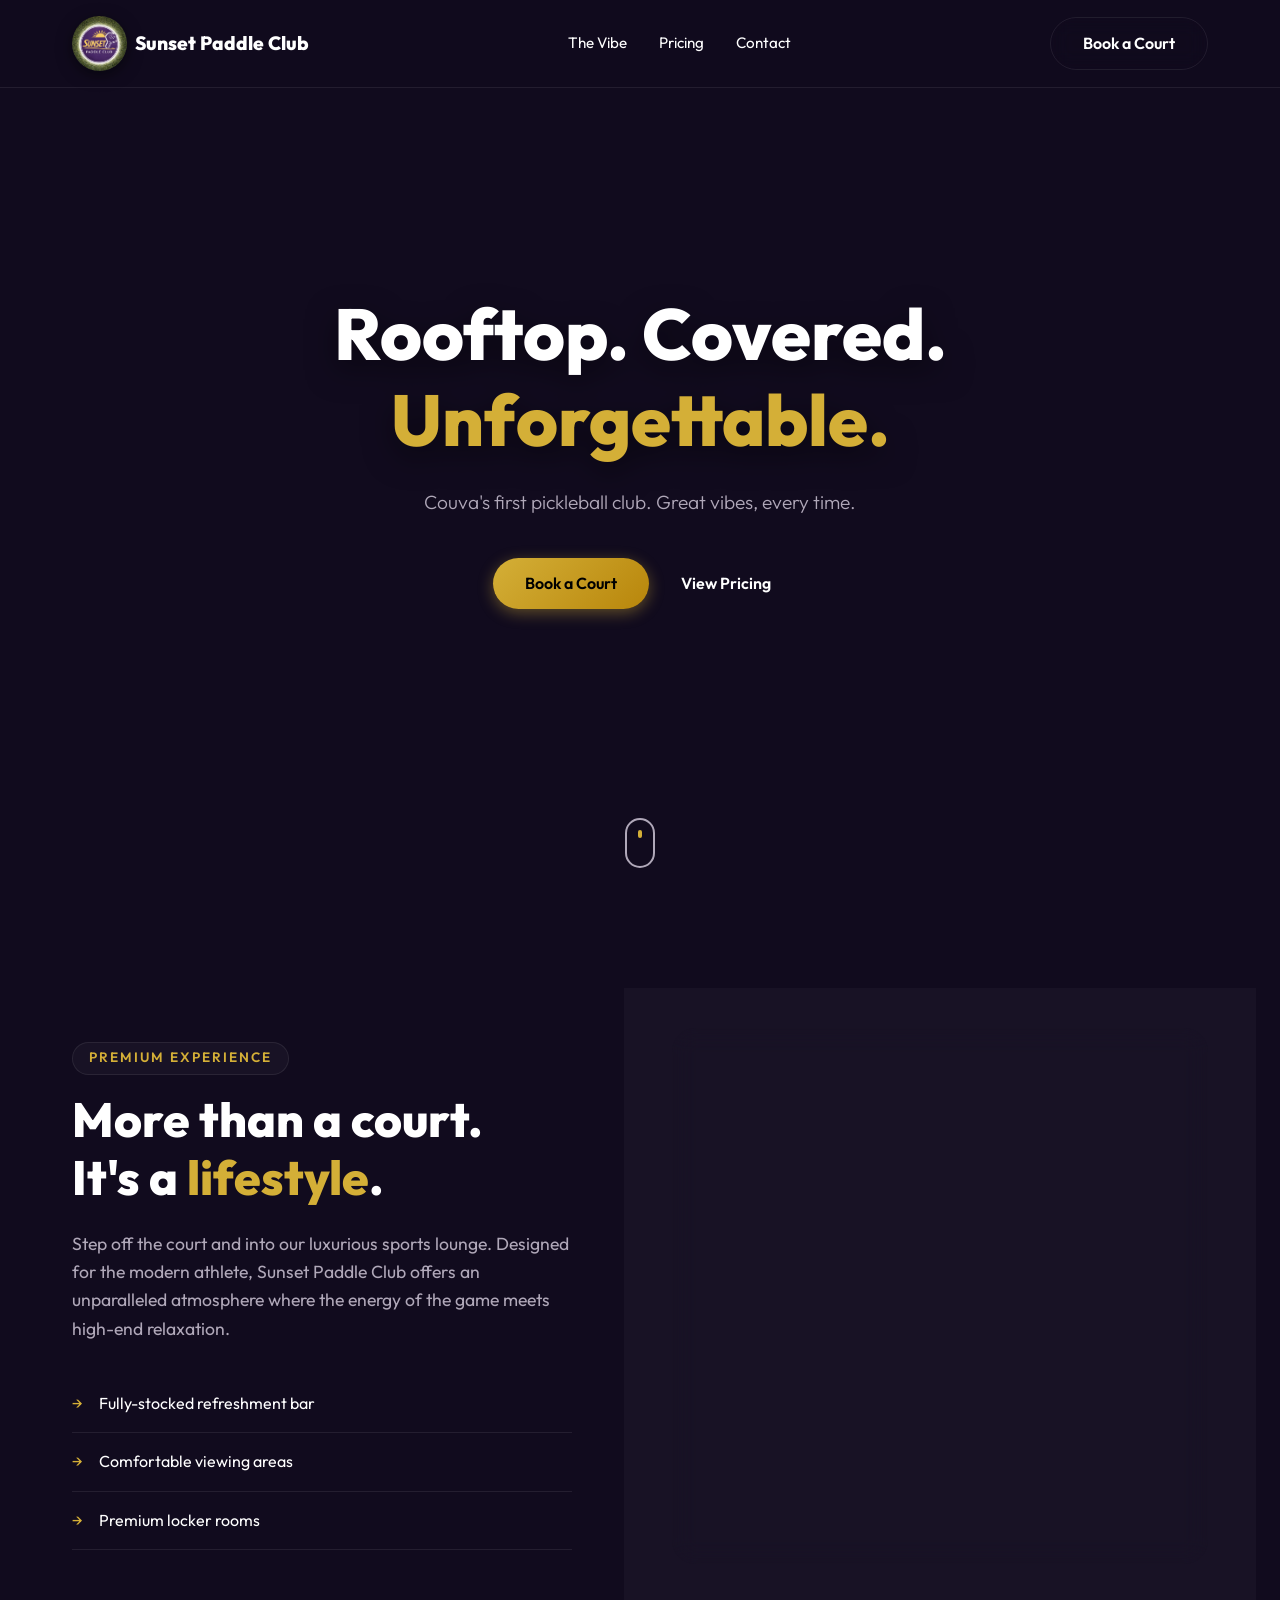
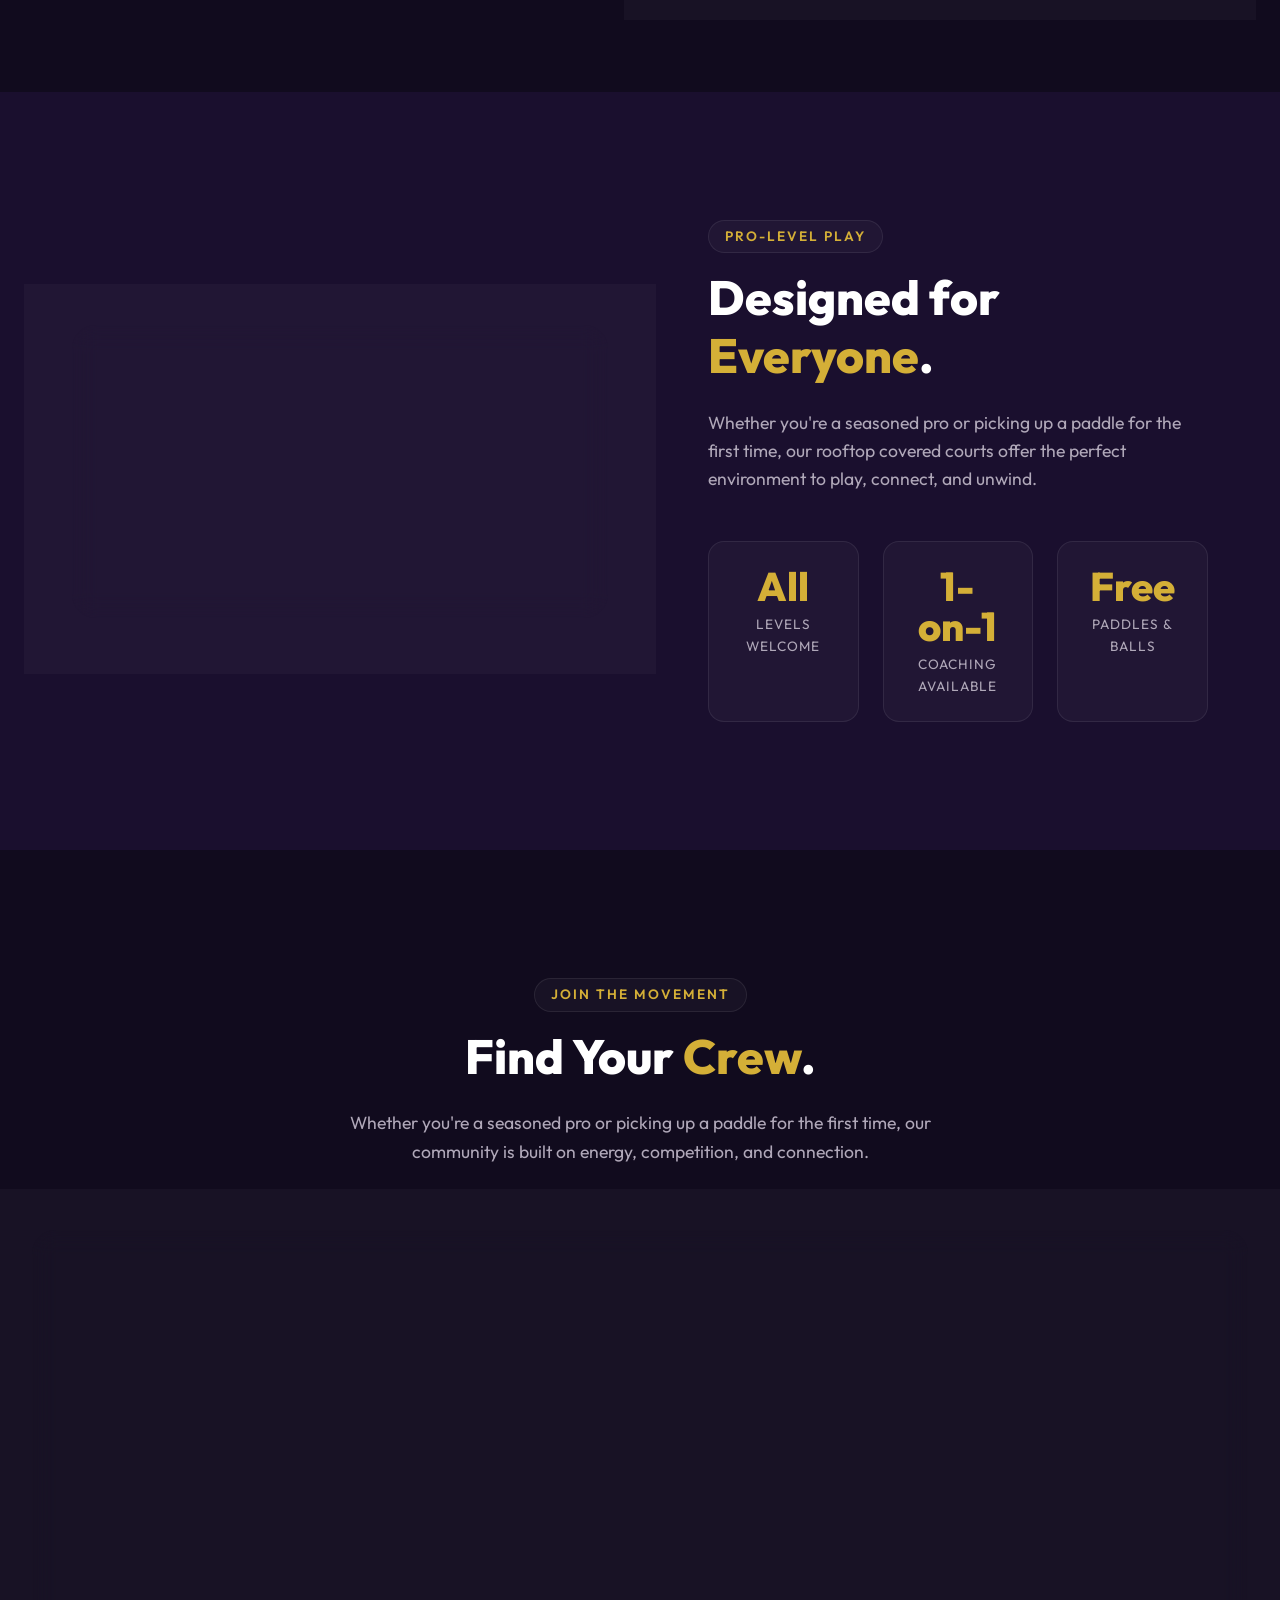
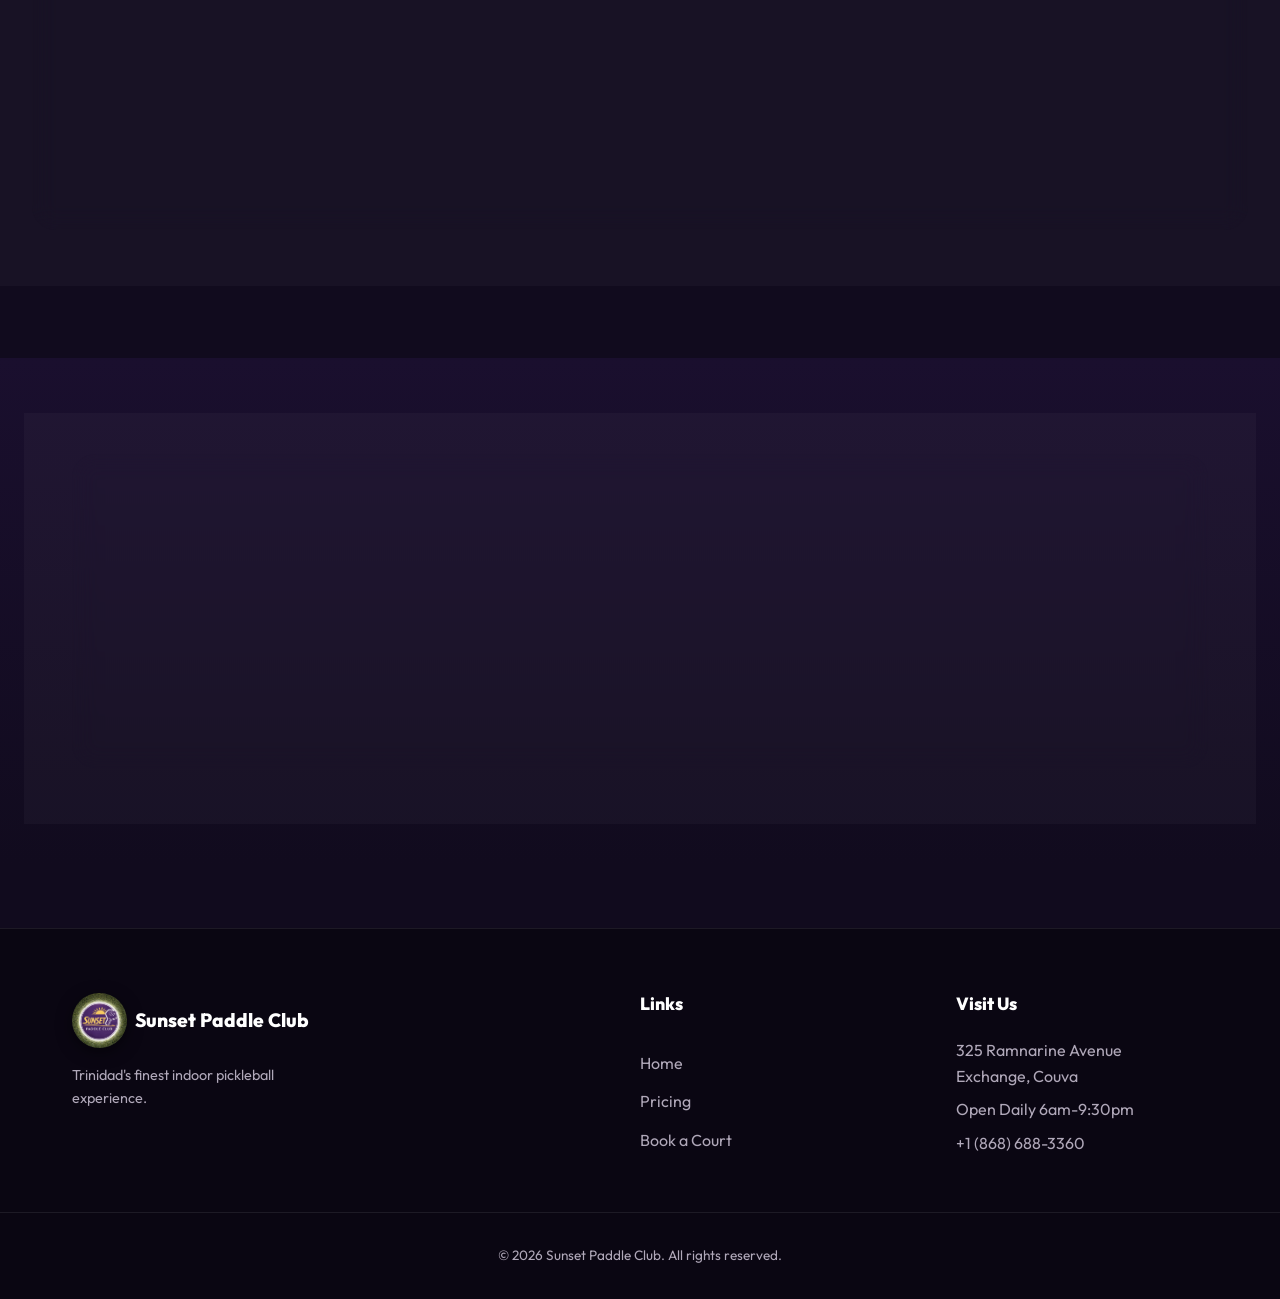
==== index.html @ b14a308b "HI" ====
<!DOCTYPE html>
<html lang="en">
<head>
    <meta charset="UTF-8">
    <meta name="viewport" content="width=device-width, initial-scale=1.0">
    <title>Sunset Paddle Club | Premium Pickleball in Trinidad</title>
    <link rel="preconnect" href="https://fonts.googleapis.com">
    <link rel="preconnect" href="https://fonts.gstatic.com" crossorigin>
    <link href="https://fonts.googleapis.com/css2?family=Outfit:wght@300;400;600;800&display=swap" rel="stylesheet">
    <link rel="stylesheet" href="styles.css">
</head>
<body>
    <nav id="navbar" class="glass-nav">
        <div class="nav-container">
            <div class="logo">
                <div class="logo-img"></div>
                <span class="logo-text">Sunset Paddle Club</span>
            </div>
            <div class="nav-links">
                <a href="index.html">The Vibe</a>
                <a href="pricing.html">Pricing</a>
                <a href="contact.html">Contact</a>
            </div>
            <a href="book.html" class="btn btn-outline">Book a Court</a>
        </div>
    </nav>

    <header class="hero" id="home">
        <video class="hero-video" autoplay loop muted playsinline>
            <source src="images/sunset_paddle_club-20260428-0004.mp4" type="video/mp4">
        </video>
        <div class="hero-overlay"></div>
        <div class="hero-content animate-on-load">
            <h1 class="hero-title">Rooftop. Covered.<br><span class="text-gold">Unforgettable.</span></h1>
            <p class="hero-subtitle">Couva's first pickleball club. Great vibes, every time.</p>
            <div class="hero-actions">
                <a href="book.html" class="btn btn-primary">Book a Court</a>
                <a href="pricing.html" class="btn btn-text">View Pricing</a>
            </div>
        </div>
        <div class="scroll-indicator">
            <div class="mouse"></div>
        </div>
    </header>

    <section id="about" class="section">
        <div class="container section-grid">
            <div class="content-block slide-right">
                <div class="section-tag">Premium Experience</div>
                <h2 class="section-title">More than a court. <br>It's a <span class="text-gold">lifestyle</span>.</h2>
                <p class="section-text">Step off the court and into our luxurious sports lounge. Designed for the modern athlete, Sunset Paddle Club offers an unparalleled atmosphere where the energy of the game meets high-end relaxation.</p>
                <ul class="feature-list">
                    <li>Fully-stocked refreshment bar</li>
                    <li>Comfortable viewing areas</li>
                    <li>Premium locker rooms</li>
                </ul>
            </div>
            <div class="image-block glass-card slide-left">
                <img src="images/sunset_paddle_club-20260428-0001.jpg" alt="Sunset Paddle Club Courts">
            </div>
        </div>
    </section>

    <section id="courts" class="section section-dark">
        <div class="container section-grid reverse">
            <div class="content-block slide-left">
                <div class="section-tag">Pro-Level Play</div>
                <h2 class="section-title">Designed for <br><span class="text-gold">Everyone</span>.</h2>
                <p class="section-text">Whether you're a seasoned pro or picking up a paddle for the first time, our rooftop covered courts offer the perfect environment to play, connect, and unwind.</p>
                <div class="stats-grid">
                    <div class="stat-item">
                        <span class="stat-number">All</span>
                        <span class="stat-label">Levels Welcome</span>
                    </div>
                    <div class="stat-item">
                        <span class="stat-number">1-on-1</span>
                        <span class="stat-label">Coaching Available</span>
                    </div>
                    <div class="stat-item">
                        <span class="stat-number">Free</span>
                        <span class="stat-label">Paddles & Balls</span>
                    </div>
                </div>
            </div>
            <div class="image-block glass-card slide-right">
                <video autoplay loop muted playsinline style="width: 100%; border-radius: 16px;">
                    <source src="images/sunset_paddle_club-20260428-0001.mp4" type="video/mp4">
                </video>
            </div>
        </div>
    </section>

    <section id="community" class="section">
        <div class="container center-content fade-up">
            <div class="section-tag">Join the Movement</div>
            <h2 class="section-title">Find Your <span class="text-gold">Crew</span>.</h2>
            <p class="section-text mx-auto">Whether you're a seasoned pro or picking up a paddle for the first time, our community is built on energy, competition, and connection.</p>
        </div>
        <div class="full-width-image glass-card mt-large fade-up delay-1">
            <video autoplay loop muted playsinline style="width: 100%; border-radius: 16px;">
                <source src="images/sunset_paddle_club-20260428-0002.mp4" type="video/mp4">
            </video>
        </div>
    </section>

    <section id="cta" class="cta-section">
        <div class="container">
            <div class="glass-card cta-card fade-up">
                <h2>Ready to play?</h2>
                <p>Become a founding member and secure your spot on the courts.</p>
                <a href="book.html" class="btn btn-primary btn-large">Book Your Court</a>
            </div>
        </div>
    </section>

    <footer class="footer mt-large">
        <div class="container footer-grid">
            <div class="footer-brand">
                <div class="logo">
                    <div class="logo-img"></div>
                    <span class="logo-text">Sunset Paddle Club</span>
                </div>
                <p class="footer-desc">Trinidad's finest indoor pickleball experience.</p>
            </div>
            <div class="footer-links">
                <h3>Links</h3>
                <a href="index.html">Home</a>
                <a href="pricing.html">Pricing</a>
                <a href="book.html">Book a Court</a>
            </div>
            <div class="footer-contact">
                <h3>Visit Us</h3>
                <p>325 Ramnarine Avenue<br>Exchange, Couva</p>
                <p>Open Daily 6am-9:30pm</p>
                <p>+1 (868) 688-3360</p>
            </div>
        </div>
        <div class="footer-bottom">
            <p>&copy; 2026 Sunset Paddle Club. All rights reserved.</p>
        </div>
    </footer>

    <script src="script.js"></script>
</body>
</html>
---- styles.css ----
:root {
    /* Brand Colors */
    --primary-bg: #110B1E;
    --secondary-bg: #1A0F2E;
    --gold: #D4AF37;
    --gold-glow: rgba(212, 175, 55, 0.4);
    --purple-light: #5B3C88;
    --purple-glow: rgba(91, 60, 136, 0.4);
    
    /* Text Colors */
    --text-main: #FFFFFF;
    --text-muted: #B0A8B9;
    
    /* UI Elements */
    --glass-bg: rgba(255, 255, 255, 0.03);
    --glass-border: rgba(255, 255, 255, 0.08);
    --glass-shadow: 0 8px 32px 0 rgba(0, 0, 0, 0.3);
    
    /* Typography */
    --font-main: 'Outfit', sans-serif;
}

* {
    margin: 0;
    padding: 0;
    box-sizing: border-box;
}

html {
    scroll-behavior: smooth;
}

body {
    font-family: var(--font-main);
    background-color: var(--primary-bg);
    color: var(--text-main);
    line-height: 1.6;
    overflow-x: hidden;
}

/* Utilities */
.text-gold {
    color: var(--gold);
}

.container {
    max-width: 1200px;
    margin: 0 auto;
    padding: 0 2rem;
}

.mx-auto {
    margin-left: auto;
    margin-right: auto;
}

.mt-large {
    margin-top: 4rem;
}

/* Typography */
h1, h2, h3 {
    line-height: 1.2;
    font-weight: 800;
}

/* Buttons */
.btn {
    display: inline-block;
    padding: 0.8rem 2rem;
    border-radius: 50px;
    font-weight: 600;
    text-decoration: none;
    transition: all 0.3s ease;
    cursor: pointer;
    font-size: 1rem;
}

.btn-primary {
    background: linear-gradient(135deg, var(--gold), #B8860B);
    color: #000;
    box-shadow: 0 4px 15px var(--gold-glow);
}

.btn-primary:hover {
    transform: translateY(-2px);
    box-shadow: 0 6px 20px var(--gold-glow);
}

.btn-outline {
    background: transparent;
    color: var(--text-main);
    border: 1px solid var(--glass-border);
    backdrop-filter: blur(10px);
}

.btn-outline:hover {
    background: rgba(255, 255, 255, 0.1);
    border-color: var(--gold);
}

.btn-text {
    color: var(--text-main);
    padding: 0.8rem 1rem;
}

.btn-text:hover {
    color: var(--gold);
}

.btn-large {
    padding: 1rem 3rem;
    font-size: 1.1rem;
}

/* Glassmorphism */
.glass-card {
    background: var(--glass-bg);
    border: 1px solid var(--glass-border);
    backdrop-filter: blur(12px);
    -webkit-backdrop-filter: blur(12px);
    border-radius: 24px;
    overflow: hidden;
    box-shadow: var(--glass-shadow);
}

/* Navbar */
.glass-nav {
    position: fixed;
    top: 0;
    left: 0;
    width: 100%;
    z-index: 1000;
    padding: 1.5rem 0;
    transition: all 0.4s ease;
}

.glass-nav.scrolled {
    background: rgba(17, 11, 30, 0.85);
    backdrop-filter: blur(20px);
    -webkit-backdrop-filter: blur(20px);
    border-bottom: 1px solid var(--glass-border);
    padding: 1rem 0;
}

.nav-container {
    max-width: 1200px;
    margin: 0 auto;
    padding: 0 2rem;
    display: flex;
    justify-content: space-between;
    align-items: center;
}

.logo a, .logo {
    display: flex;
    align-items: center;
    gap: 8px;
    text-decoration: none;
    white-space: nowrap;
}

.logo-text {
    font-weight: 800;
    font-size: 1.2rem;
    color: var(--text-main);
    white-space: nowrap;
}

.logo-img {
    width: 55px;
    height: 55px;
    border-radius: 50%;
    background-image: url('images/logo.png');
    background-position: center;
    background-size: cover;
    flex-shrink: 0;
    box-shadow: 0 4px 15px rgba(0,0,0,0.5);
}

.nav-links {
    display: flex;
    gap: 2rem;
}

.nav-links a {
    color: var(--text-main);
    text-decoration: none;
    font-weight: 400;
    font-size: 0.95rem;
    transition: color 0.3s;
}

.nav-links a:hover {
    color: var(--gold);
}

/* Hero Section */
.hero {
    position: relative;
    height: 100vh;
    display: flex;
    align-items: center;
    justify-content: center;
    overflow: hidden;
}

.hero-video {
    position: absolute;
    top: 50%;
    left: 50%;
    min-width: 100%;
    min-height: 100%;
    width: auto;
    height: auto;
    transform: translateX(-50%) translateY(-50%);
    z-index: 1;
    object-fit: cover;
}

.hero-overlay {
    position: absolute;
    top: 0;
    left: 0;
    width: 100%;
    height: 100%;
    background: linear-gradient(180deg, rgba(17,11,30,0.3) 0%, rgba(17,11,30,0.9) 100%);
    z-index: 2;
}

.hero-content {
    position: relative;
    z-index: 3;
    text-align: center;
    max-width: 800px;
    padding: 0 2rem;
}

.hero-title {
    font-size: 4.5rem;
    margin-bottom: 1.5rem;
    text-shadow: 0 10px 30px rgba(0,0,0,0.5);
}

.hero-subtitle {
    font-size: 1.2rem;
    color: var(--text-muted);
    margin-bottom: 2.5rem;
    font-weight: 300;
}

.hero-actions {
    display: flex;
    gap: 1rem;
    justify-content: center;
    align-items: center;
}

.scroll-indicator {
    position: absolute;
    bottom: 2rem;
    left: 50%;
    transform: translateX(-50%);
    z-index: 3;
    animation: bounce 2s infinite;
}

.mouse {
    width: 30px;
    height: 50px;
    border: 2px solid var(--text-muted);
    border-radius: 20px;
    position: relative;
}

.mouse::before {
    content: '';
    position: absolute;
    top: 10px;
    left: 50%;
    transform: translateX(-50%);
    width: 4px;
    height: 8px;
    background: var(--gold);
    border-radius: 2px;
}

/* Sections */
.section {
    padding: 8rem 0;
    position: relative;
}

.section-dark {
    background-color: var(--secondary-bg);
}

.section-grid {
    display: grid;
    grid-template-columns: 1fr 1fr;
    gap: 4rem;
    align-items: center;
}

.section-grid.reverse {
    direction: rtl;
}

.section-grid.reverse > * {
    direction: ltr;
}

.content-block {
    max-width: 500px;
}

.center-content {
    text-align: center;
    max-width: 700px;
}

.section-tag {
    color: var(--gold);
    text-transform: uppercase;
    letter-spacing: 2px;
    font-size: 0.85rem;
    font-weight: 600;
    margin-bottom: 1rem;
    display: inline-block;
    padding: 0.3rem 1rem;
    border-radius: 20px;
    background: var(--glass-bg);
    border: 1px solid var(--glass-border);
}

.section-title {
    font-size: 3rem;
    margin-bottom: 1.5rem;
}

.section-text {
    color: var(--text-muted);
    font-size: 1.1rem;
    margin-bottom: 2rem;
}

/* Image Blocks */
.image-block {
    position: relative;
    padding: 1rem;
}

.image-block img {
    width: 100%;
    height: auto;
    border-radius: 16px;
    display: block;
    box-shadow: 0 10px 40px rgba(0,0,0,0.4);
    transition: transform 0.5s ease;
}

.image-block:hover img {
    transform: scale(1.02);
}

.full-width-image {
    margin-left: 2rem;
    margin-right: 2rem;
    padding: 1rem;
    max-height: 600px;
}

.full-width-image img {
    width: 100%;
    height: 100%;
    object-fit: cover;
    border-radius: 16px;
}

/* Features & Stats */
.feature-list {
    list-style: none;
}

.feature-list li {
    padding: 1rem 0;
    border-bottom: 1px solid var(--glass-border);
    color: var(--text-main);
    display: flex;
    align-items: center;
    gap: 1rem;
}

.feature-list li::before {
    content: '→';
    color: var(--gold);
}

.stats-grid {
    display: grid;
    grid-template-columns: repeat(3, 1fr);
    gap: 1.5rem;
    margin-top: 3rem;
}

.stat-item {
    display: flex;
    flex-direction: column;
    padding: 1.5rem;
    background: var(--glass-bg);
    border: 1px solid var(--glass-border);
    border-radius: 16px;
    text-align: center;
}

.stat-number {
    font-size: 2.5rem;
    font-weight: 800;
    color: var(--gold);
    line-height: 1;
    margin-bottom: 0.5rem;
}

.stat-label {
    font-size: 0.85rem;
    color: var(--text-muted);
    text-transform: uppercase;
    letter-spacing: 1px;
}

/* CTA Section */
.cta-section {
    padding: 6rem 0;
    background: linear-gradient(0deg, var(--primary-bg) 0%, var(--secondary-bg) 100%);
}

.cta-card {
    text-align: center;
    padding: 4rem 2rem;
    position: relative;
    overflow: hidden;
}

.cta-card::before {
    content: '';
    position: absolute;
    top: -50%;
    left: -50%;
    width: 200%;
    height: 200%;
    background: radial-gradient(circle at center, var(--purple-glow) 0%, transparent 50%);
    z-index: 0;
    pointer-events: none;
}

.cta-card > * {
    position: relative;
    z-index: 1;
}

.cta-card h2 {
    font-size: 2.5rem;
    margin-bottom: 1rem;
}

.cta-card p {
    color: var(--text-muted);
    margin-bottom: 2rem;
    font-size: 1.1rem;
}

/* Footer */
.footer {
    border-top: 1px solid var(--glass-border);
    padding: 4rem 0 2rem;
    background-color: #0A0612;
}

.footer-grid {
    display: grid;
    grid-template-columns: 2fr 1fr 1fr;
    gap: 4rem;
    margin-bottom: 3rem;
}

.footer-desc {
    color: var(--text-muted);
    margin-top: 1rem;
    font-size: 0.9rem;
    max-width: 250px;
}

.footer h3 {
    font-size: 1.1rem;
    margin-bottom: 1.5rem;
    color: var(--text-main);
}

.footer-links {
    display: flex;
    flex-direction: column;
    gap: 0.8rem;
}

.footer-links a {
    color: var(--text-muted);
    text-decoration: none;
    transition: color 0.3s;
}

.footer-links a:hover {
    color: var(--gold);
}

.footer-contact p {
    color: var(--text-muted);
    margin-bottom: 0.5rem;
}

.footer-bottom {
    text-align: center;
    padding-top: 2rem;
    border-top: 1px solid var(--glass-border);
    color: var(--text-muted);
    font-size: 0.85rem;
}

/* Animations */
@keyframes bounce {
    0%, 20%, 50%, 80%, 100% { transform: translateY(0); }
    40% { transform: translateY(-10px); }
    60% { transform: translateY(-5px); }
}

.animate-on-load {
    animation: fadeUp 1s cubic-bezier(0.16, 1, 0.3, 1) forwards;
}

@keyframes fadeUp {
    from {
        opacity: 0;
        transform: translateY(30px);
    }
    to {
        opacity: 1;
        transform: translateY(0);
    }
}

/* Scroll Animations */
.fade-up, .slide-left, .slide-right {
    opacity: 0;
    transition: opacity 0.8s ease-out, transform 0.8s cubic-bezier(0.16, 1, 0.3, 1);
}

.fade-up {
    transform: translateY(40px);
}

.slide-left {
    transform: translateX(-40px);
}

.slide-right {
    transform: translateX(40px);
}

.is-visible {
    opacity: 1;
    transform: translate(0);
}

.delay-1 { transition-delay: 0.2s; }
.delay-2 { transition-delay: 0.4s; }

/* Page Headers (Subpages) */
.page-header {
    padding: 12rem 0 6rem;
    background: linear-gradient(180deg, rgba(17,11,30,0.8) 0%, var(--primary-bg) 100%), url('images/hero-court.png');
    background-size: cover;
    background-position: center;
    border-bottom: 1px solid var(--glass-border);
}

.page-title {
    font-size: 3.5rem;
    margin-bottom: 1rem;
}

.page-subtitle {
    font-size: 1.2rem;
    color: var(--text-muted);
}

.pt-0 {
    padding-top: 4rem;
}

.mb-2 {
    margin-bottom: 2rem;
}

.mt-1 {
    margin-top: 1rem;
}

/* Pricing Grid */
.pricing-grid {
    display: grid;
    grid-template-columns: repeat(auto-fit, minmax(350px, 1fr));
    gap: 3rem;
    justify-content: center;
    max-width: 900px;
    margin: 0 auto;
}

.pricing-card {
    padding: 3rem 2.5rem;
    text-align: center;
    position: relative;
    transition: transform 0.4s ease;
}

.pricing-card:hover {
    transform: translateY(-10px);
}

.premium-card {
    background: linear-gradient(180deg, rgba(212, 175, 55, 0.08) 0%, var(--glass-bg) 100%);
    border-color: rgba(212, 175, 55, 0.3);
    box-shadow: 0 15px 45px rgba(212, 175, 55, 0.1);
}

.popular-badge {
    position: absolute;
    top: 0;
    left: 50%;
    transform: translate(-50%, -50%);
    background: var(--gold);
    color: #000;
    padding: 0.4rem 1.2rem;
    border-radius: 20px;
    font-size: 0.8rem;
    font-weight: 800;
    text-transform: uppercase;
    letter-spacing: 1px;
}

.tier-name {
    font-size: 1.5rem;
    margin-bottom: 1rem;
}

.tier-price {
    font-size: 3.5rem;
    font-weight: 800;
    color: var(--text-main);
    line-height: 1;
    margin-bottom: 1rem;
}

.tier-period {
    font-size: 1rem;
    color: var(--text-muted);
    font-weight: 400;
}

.tier-desc {
    color: var(--text-muted);
    margin-bottom: 2rem;
    min-height: 48px;
}

.pricing-features {
    text-align: left;
    margin-bottom: 2.5rem;
}

.pricing-features li {
    padding: 0.8rem 0;
    font-size: 0.95rem;
}

.btn-full {
    display: block;
    width: 100%;
}

/* Booking Interface */
.booking-container {
    max-width: 800px;
}

.booking-card {
    padding: 3rem;
}

.booking-header {
    text-align: center;
    margin-bottom: 3rem;
    padding-bottom: 2rem;
    border-bottom: 1px solid var(--glass-border);
}

.booking-header h3 {
    font-size: 2rem;
}

.calendar-grid {
    display: flex;
    flex-direction: column;
    gap: 2rem;
    margin-bottom: 3rem;
}

.day-name {
    font-weight: 600;
    color: var(--gold);
    margin-bottom: 1rem;
    font-size: 1.1rem;
}

.time-slots {
    display: grid;
    grid-template-columns: repeat(auto-fill, minmax(120px, 1fr));
    gap: 1rem;
}

.slot-btn {
    background: rgba(255, 255, 255, 0.05);
    border: 1px solid var(--glass-border);
    color: var(--text-main);
    padding: 1rem;
    border-radius: 12px;
    font-family: var(--font-main);
    font-weight: 600;
    cursor: pointer;
    transition: all 0.2s ease;
}

.slot-btn:hover {
    background: rgba(255, 255, 255, 0.1);
}

.slot-btn.selected {
    background: var(--gold);
    color: #000;
    border-color: var(--gold);
}

.booking-footer {
    display: flex;
    justify-content: space-between;
    align-items: center;
    border-top: 1px solid var(--glass-border);
    padding-top: 2rem;
}

.selected-time-display {
    font-size: 1.1rem;
    color: var(--text-muted);
}

.selected-time-display.active {
    color: var(--text-main);
    font-weight: 600;
}

/* Contact Page */
.contact-item {
    display: flex;
    gap: 1.5rem;
    margin-bottom: 2rem;
}

.contact-icon {
    font-size: 1.5rem;
    background: var(--glass-bg);
    border: 1px solid var(--glass-border);
    width: 50px;
    height: 50px;
    display: flex;
    align-items: center;
    justify-content: center;
    border-radius: 50%;
}

.contact-info-card {
    padding: 3rem;
}

.contact-form {
    padding: 3rem;
}

.form-group {
    margin-bottom: 1.5rem;
}

.form-group label {
    display: block;
    margin-bottom: 0.5rem;
    color: var(--text-muted);
    font-size: 0.9rem;
}

.form-control {
    width: 100%;
    padding: 1rem;
    background: rgba(0, 0, 0, 0.2);
    border: 1px solid var(--glass-border);
    border-radius: 12px;
    color: var(--text-main);
    font-family: var(--font-main);
    font-size: 1rem;
    transition: border-color 0.3s;
}

.form-control:focus {
    outline: none;
    border-color: var(--gold);
}

/* Responsive Design */
@media (max-width: 992px) {
    .section-grid {
        grid-template-columns: 1fr;
        gap: 3rem;
    }
    
    .section-grid.reverse > .content-block {
        order: 2;
    }
    .section-grid.reverse > .image-block {
        order: 1;
    }

    .hero-title {
        font-size: 3.5rem;
    }
    
    .footer-grid {
        grid-template-columns: 1fr 1fr;
    }
}

@media (max-width: 768px) {
    .nav-links {
        display: none; /* simple hidden for mobile mock */
    }
    
    .hero-title {
        font-size: 2.8rem;
    }
    
    .section-title {
        font-size: 2.2rem;
    }
    
    .stats-grid {
        grid-template-columns: 1fr;
    }
    
    .footer-grid {
        grid-template-columns: 1fr;
        gap: 2rem;
    }
    
    .full-width-image {
        margin-left: 0;
        margin-right: 0;
    }
}
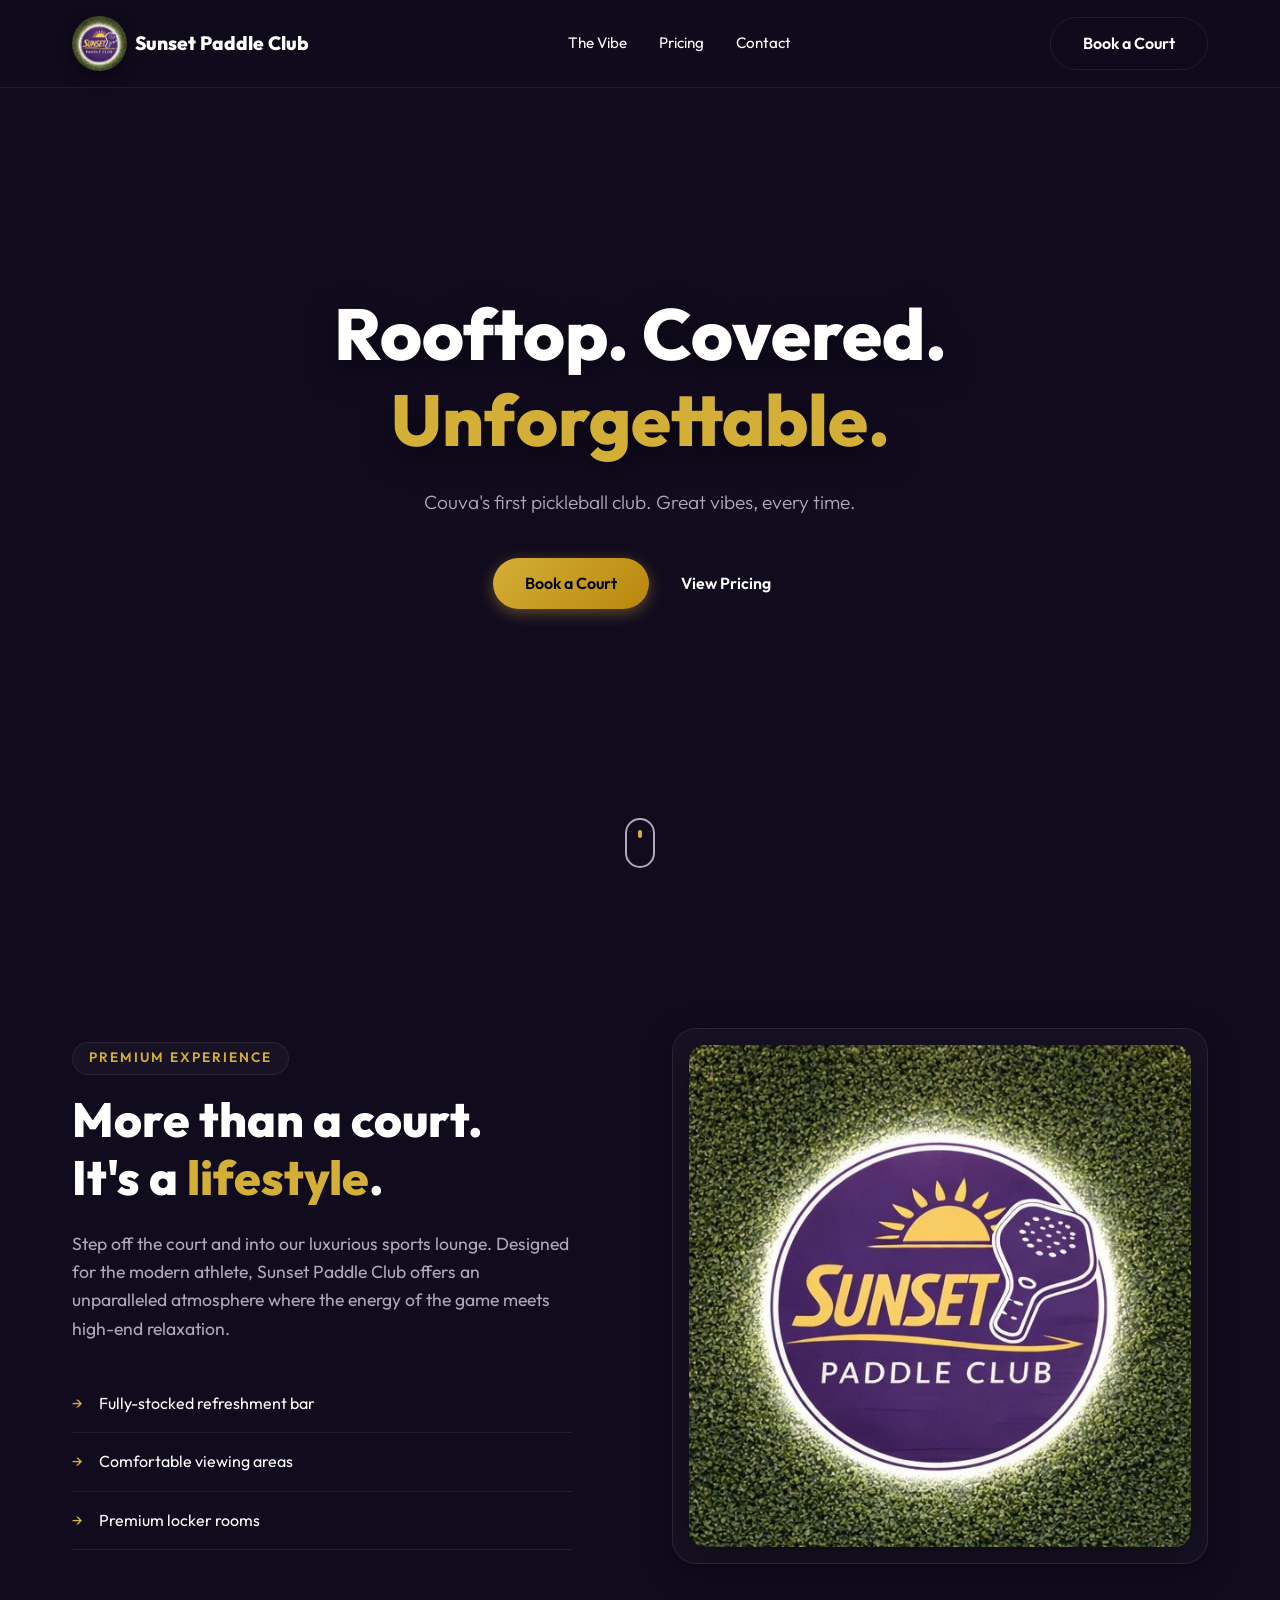
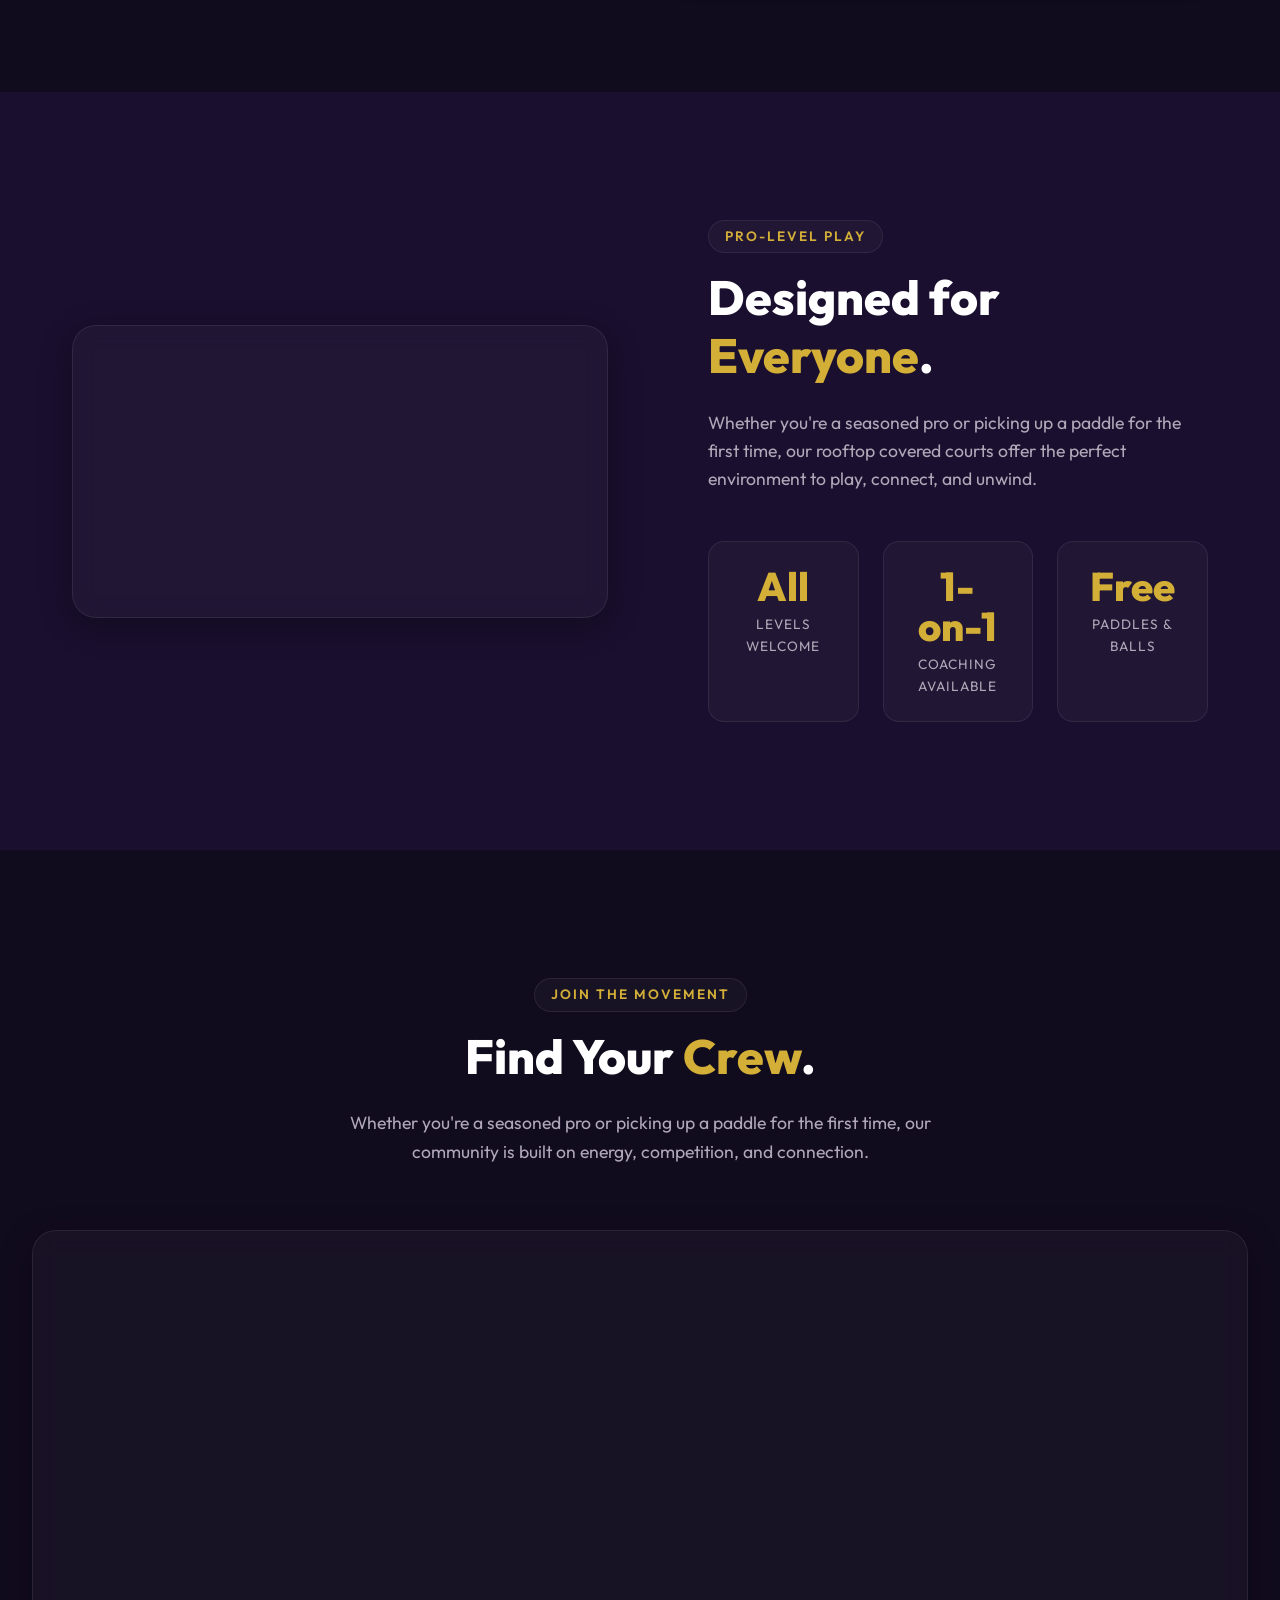
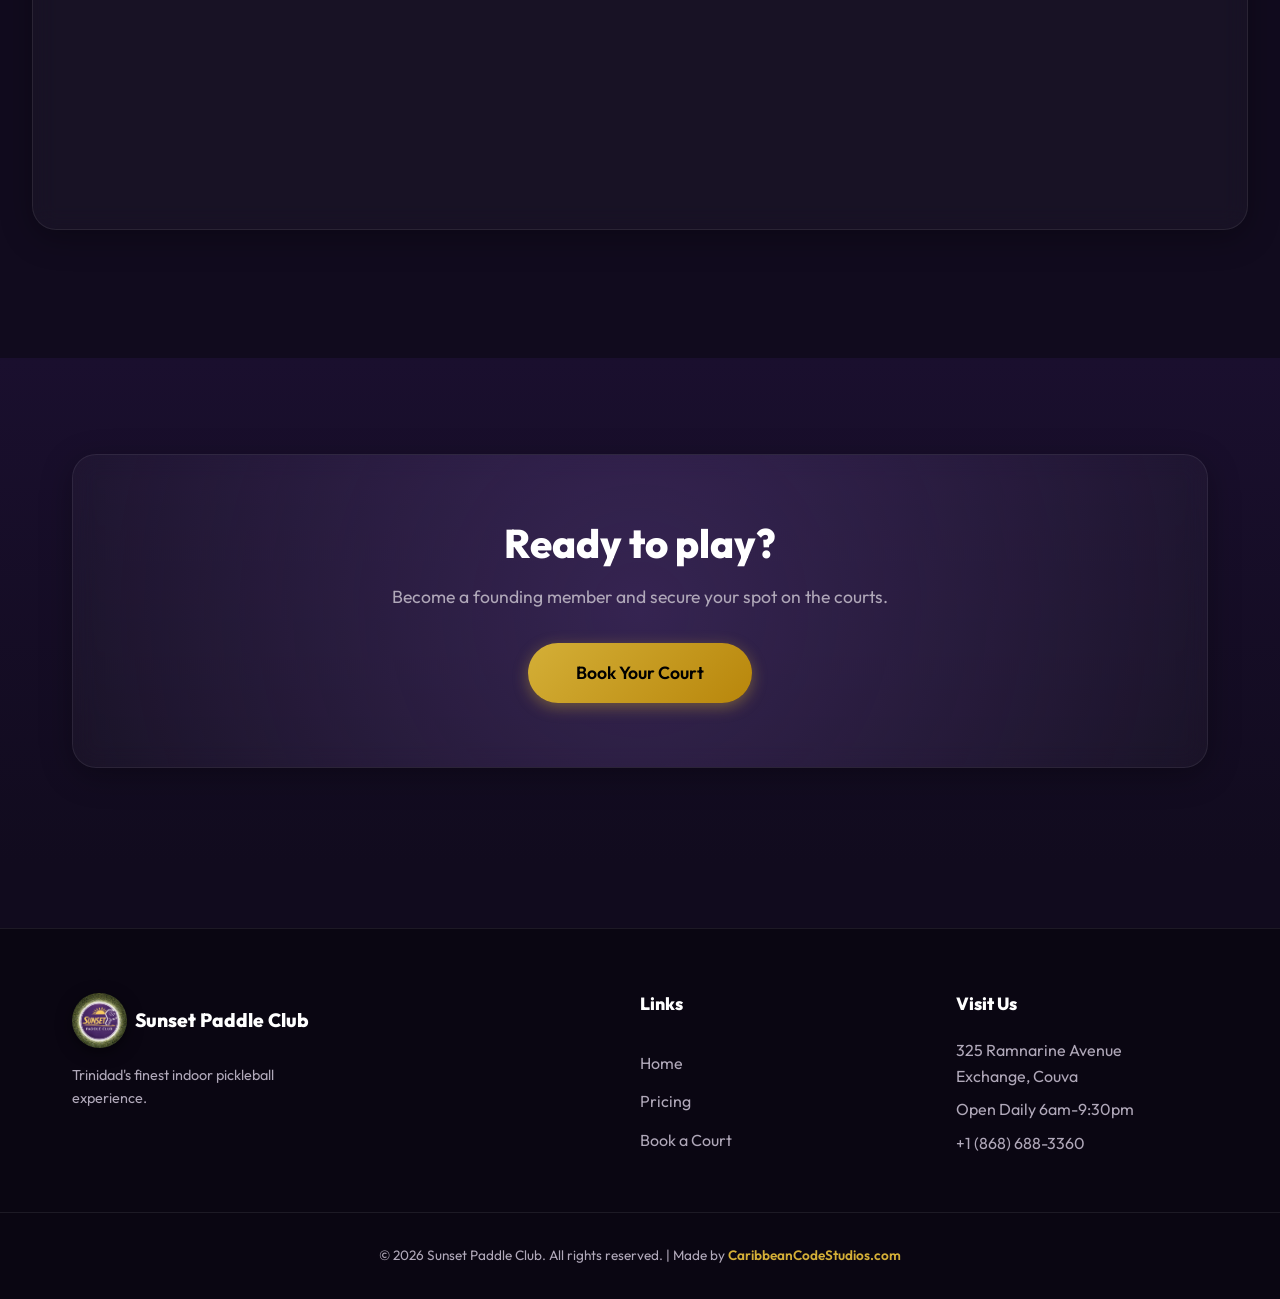
==== commit 019f2aed: "HI" ====
--- a/index.html
+++ b/index.html
@@ -26,7 +26,7 @@
     </nav>
 
     <header class="hero" id="home">
-        <video class="hero-video" autoplay loop muted playsinline>
+        <video class="hero-video" autoplay loop muted playsinline webkit-playsinline disablePictureInPicture>
             <source src="images/sunset_paddle_club-20260428-0004.mp4" type="video/mp4">
         </video>
         <div class="hero-overlay"></div>
@@ -83,7 +83,7 @@
                 </div>
             </div>
             <div class="image-block glass-card slide-right">
-                <video autoplay loop muted playsinline style="width: 100%; border-radius: 16px;">
+                <video autoplay loop muted playsinline webkit-playsinline disablePictureInPicture style="width: 100%; border-radius: 16px;">
                     <source src="images/sunset_paddle_club-20260428-0001.mp4" type="video/mp4">
                 </video>
             </div>
@@ -97,7 +97,7 @@
             <p class="section-text mx-auto">Whether you're a seasoned pro or picking up a paddle for the first time, our community is built on energy, competition, and connection.</p>
         </div>
         <div class="full-width-image glass-card mt-large fade-up delay-1">
-            <video autoplay loop muted playsinline style="width: 100%; border-radius: 16px;">
+            <video autoplay loop muted playsinline webkit-playsinline disablePictureInPicture style="width: 100%; border-radius: 16px;">
                 <source src="images/sunset_paddle_club-20260428-0002.mp4" type="video/mp4">
             </video>
         </div>
@@ -136,7 +136,7 @@
             </div>
         </div>
         <div class="footer-bottom">
-            <p>&copy; 2026 Sunset Paddle Club. All rights reserved.</p>
+            <p>&copy; 2026 Sunset Paddle Club. All rights reserved. | Made by <a href="https://CaribbeanCodeStudios.com" target="_blank" style="color: var(--gold); text-decoration: none; font-weight: 600;">CaribbeanCodeStudios.com</a></p>
         </div>
     </footer>
 
--- a/styles.css
+++ b/styles.css
@@ -706,18 +706,56 @@
     font-size: 2rem;
 }
 
-.calendar-grid {
+.booking-section {
+    margin-bottom: 2rem;
+}
+
+.booking-step {
+    font-size: 1.1rem;
+    color: var(--text-main);
+    margin-bottom: 1rem;
+    font-weight: 600;
+}
+
+.options-grid {
+    display: grid;
+    grid-template-columns: 1fr 1fr;
+    gap: 1rem;
+}
+
+.dates-grid {
+    grid-template-columns: repeat(3, 1fr);
+}
+
+.option-btn {
+    background: rgba(255, 255, 255, 0.05);
+    border: 1px solid var(--glass-border);
+    border-radius: 12px;
+    padding: 1rem;
+    color: var(--text-main);
+    font-family: var(--font-main);
+    cursor: pointer;
+    transition: all 0.3s ease;
     display: flex;
     flex-direction: column;
-    gap: 2rem;
-    margin-bottom: 3rem;
-}
-
-.day-name {
+    align-items: center;
+    justify-content: center;
+}
+
+.option-btn span {
+    font-size: 0.85rem;
+    color: var(--text-muted);
+}
+
+.option-btn strong {
+    font-size: 1.2rem;
+    margin-top: 0.2rem;
     font-weight: 600;
-    color: var(--gold);
-    margin-bottom: 1rem;
-    font-size: 1.1rem;
+}
+
+.option-btn:hover, .option-btn.active {
+    background: rgba(212, 175, 55, 0.1);
+    border-color: var(--gold);
 }
 
 .time-slots {
@@ -849,6 +887,20 @@
         display: none; /* simple hidden for mobile mock */
     }
     
+    .nav-container .btn {
+        padding: 0.5rem 1rem;
+        font-size: 0.85rem;
+    }
+
+    .logo-text {
+        font-size: 1rem;
+    }
+
+    .logo-img {
+        width: 40px;
+        height: 40px;
+    }
+    
     .hero-title {
         font-size: 2.8rem;
     }
